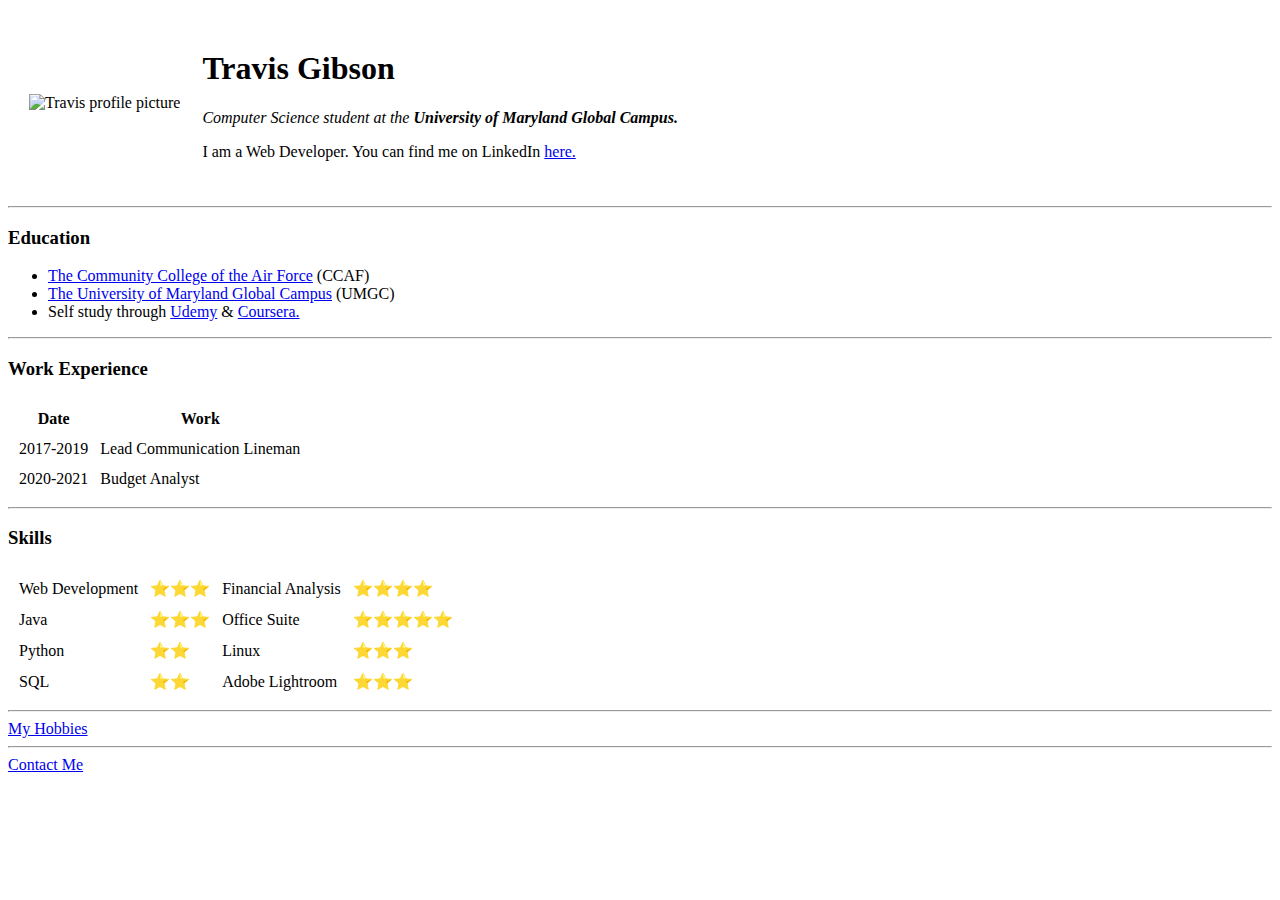
==== index.html @ 099dae0a "Add initial CV website files" ====
<!DOCTYPE html>
<html lang="en" dir="ltr">

<head>
  <meta charset="utf-8">
  <title>Trav's Personal Site</title>
</head>

<body>
  <table cellspacing="20">
    <tr>
      <td><img src="/Users/travisgibson/Documents/1_Udemy/Web Development/HTML - Personal Site/Travis Photo-modified.png" alt="Travis profile picture"></td>
      <td>
        <h1>Travis Gibson</h1>
        <p><em>Computer Science student at the <strong>University of Maryland Global Campus.</strong></em></p>
        <p>I am a Web Developer. You can find me on LinkedIn <a href="https://www.linkedin.com/in/travis404gibson/">here.</a></p>
      </td>
    </tr>
  </table>
  <hr>
  <h3>Education</h3>
  <ul>
    <li><a href="https://www.airuniversity.af.edu/Barnes/CCAF/">The Community College of the Air Force</a> (CCAF)</li>
    <li><a href="https://www.umgc.edu/about/index.cfm">The University of Maryland Global Campus</a> (UMGC)</li>
    <li>Self study through <a href="https://www.udemy.com">Udemy</a> & <a href="https://www.coursera.org">Coursera.</a></li>
  </ul>
  <hr>
  <h3>Work Experience</h3>
  <table cellspacing="10">
    <tr>
      <th>Date</th>
      <th>Work</th>
    </tr>
    <tr>
      <td>2017-2019</td>
      <td>Lead Communication Lineman</td>
    </tr>
    <tr>
      <td>2020-2021</td>
      <td>Budget Analyst</td>
    </tr>
  </table>
  <hr>
  <h3>Skills</h3>
  <table cellspacing="10">
    <tr>
      <td>Web Development</td>
      <td>⭐️⭐️⭐️</td>
      <td>Financial Analysis</td>
      <td>⭐️⭐️⭐️⭐️</td>
    </tr>
    <tr>
      <td>Java</td>
      <td>⭐️⭐️⭐️</td>
      <td>Office Suite</td>
      <td>⭐️⭐️⭐️⭐️⭐️</td>
    </tr>
    <tr>
      <td>Python</td>
      <td>⭐️⭐️</td>
      <td>Linux</td>
      <td>⭐️⭐️⭐️</td>
    </tr>
    <tr>
      <td>SQL</td>
      <td>⭐️⭐️</td>
      <td>Adobe Lightroom</td>
      <td>⭐️⭐️⭐️</td>
    </tr>
  </table>
  <hr>
  <a href="hobbies.html"> My Hobbies</a>
  <hr>
  <a href="contact.html">Contact Me</a>
</body>

</html>
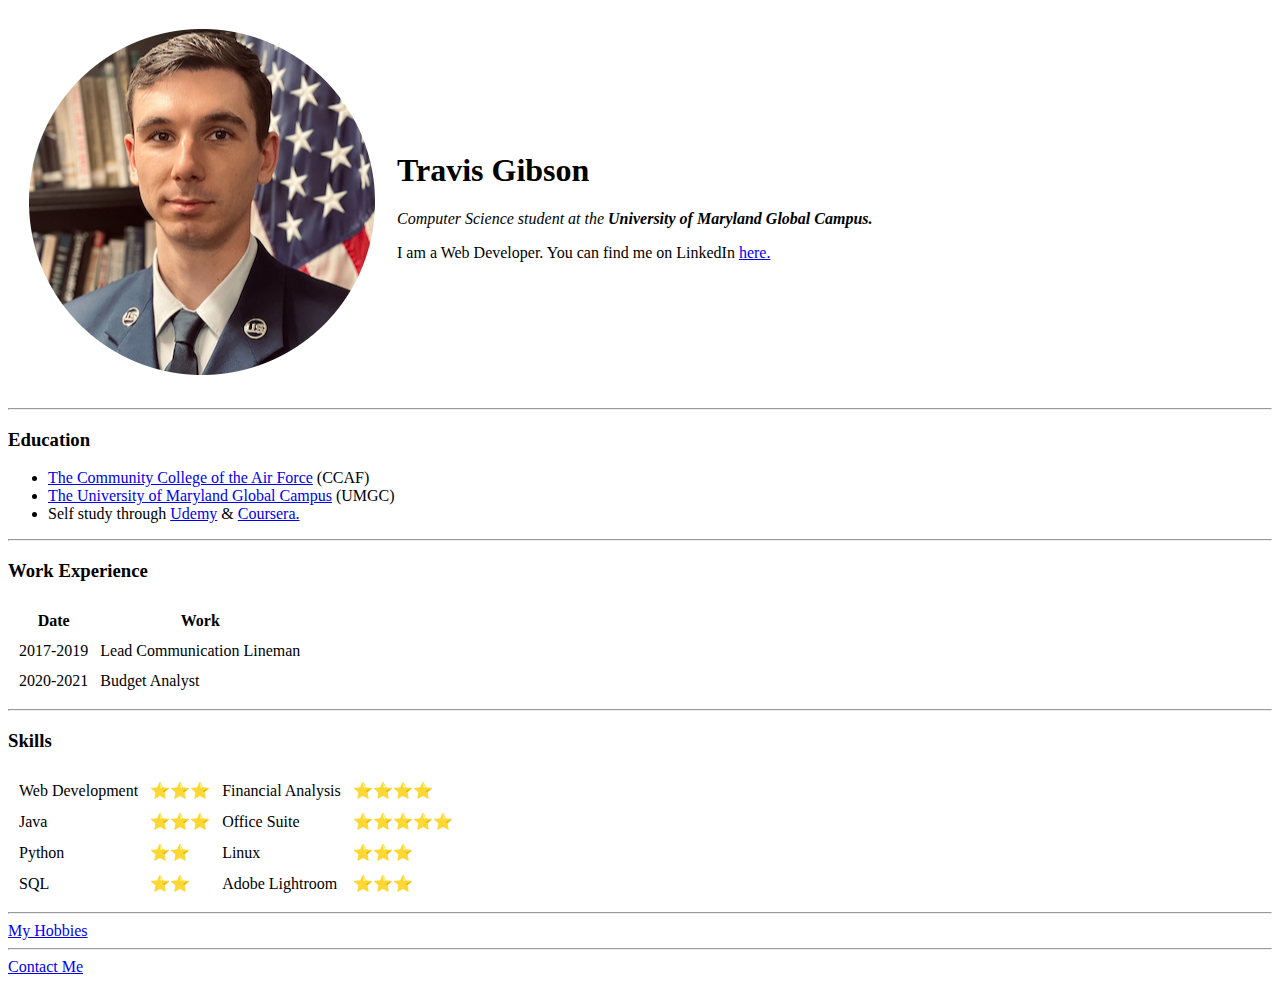
==== commit 8fbee92e: "Update link to profile picture" ====
--- a/index.html
+++ b/index.html
@@ -9,7 +9,7 @@
 <body>
   <table cellspacing="20">
     <tr>
-      <td><img src="/Users/travisgibson/Documents/1_Udemy/Web Development/HTML - Personal Site/Travis Photo-modified.png" alt="Travis profile picture"></td>
+      <td><img src="Travis Photo-modified.png" alt="Travis profile picture"></td>
       <td>
         <h1>Travis Gibson</h1>
         <p><em>Computer Science student at the <strong>University of Maryland Global Campus.</strong></em></p>
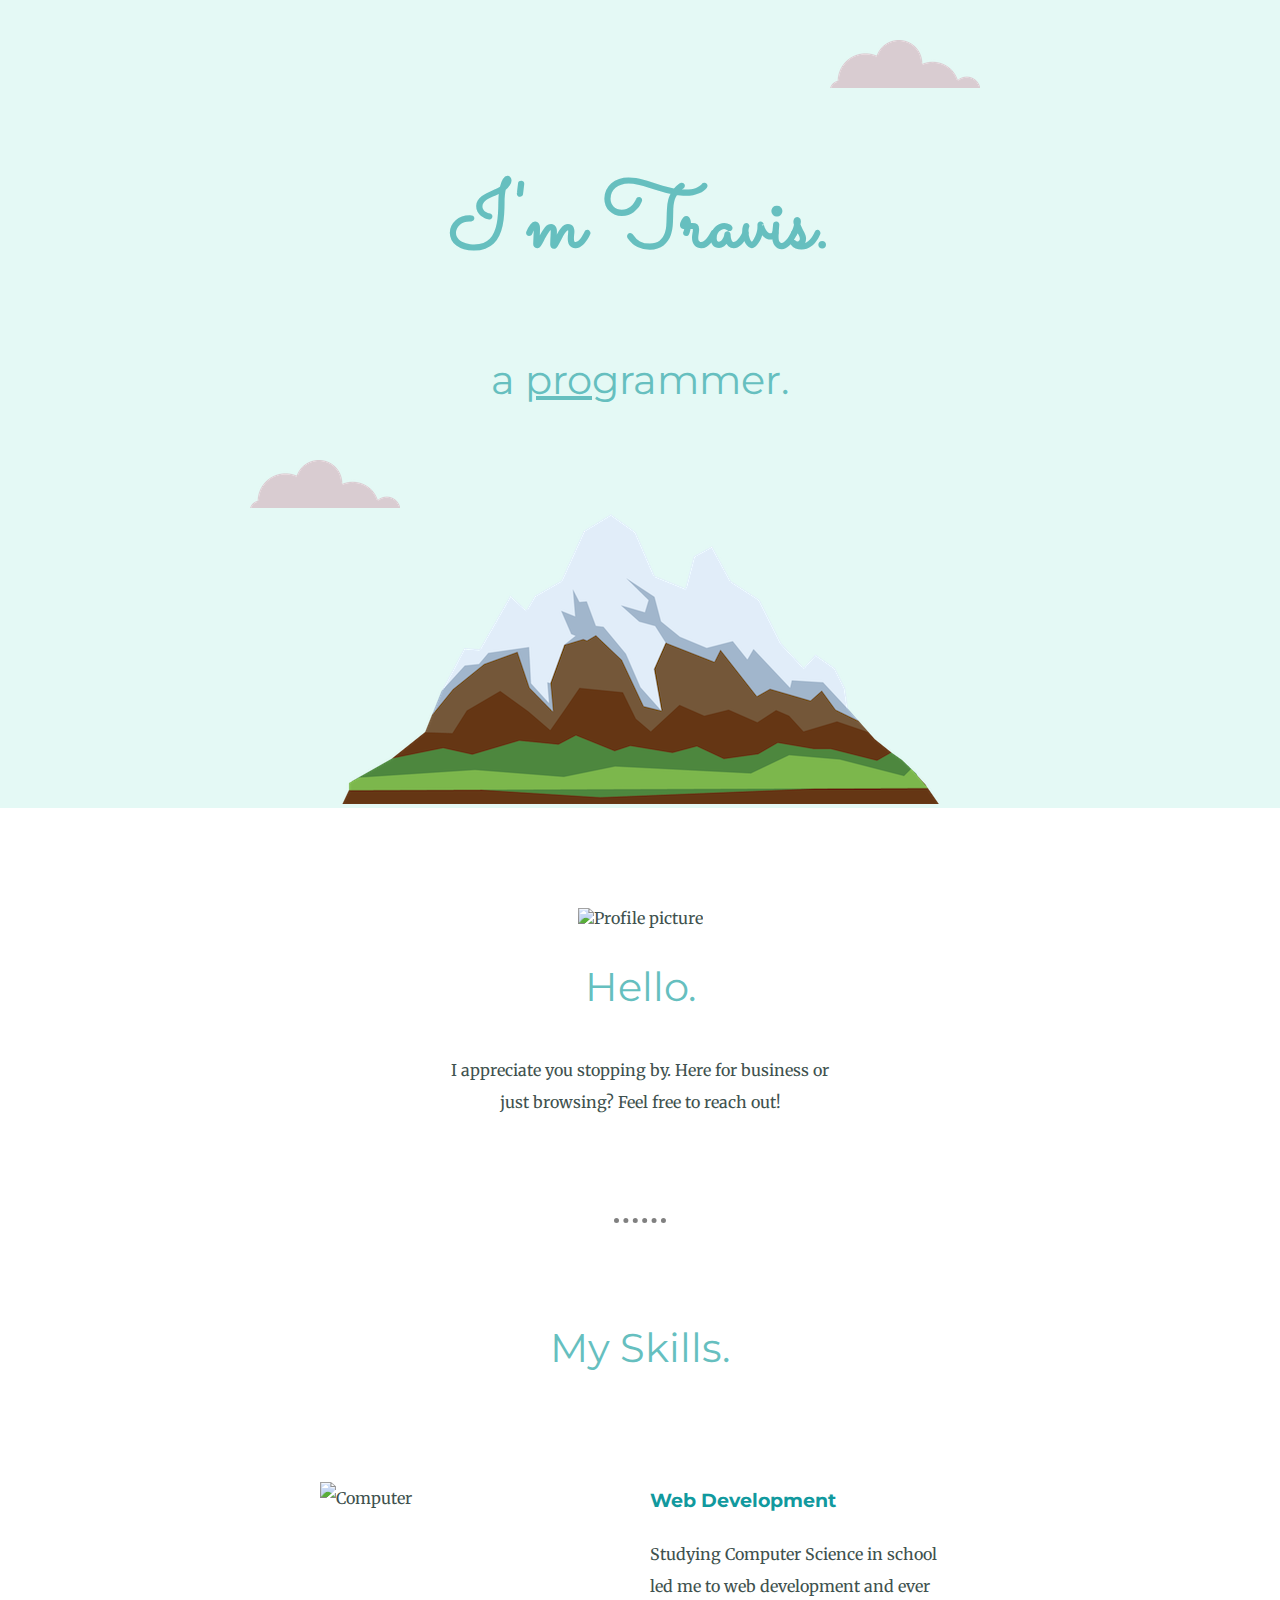
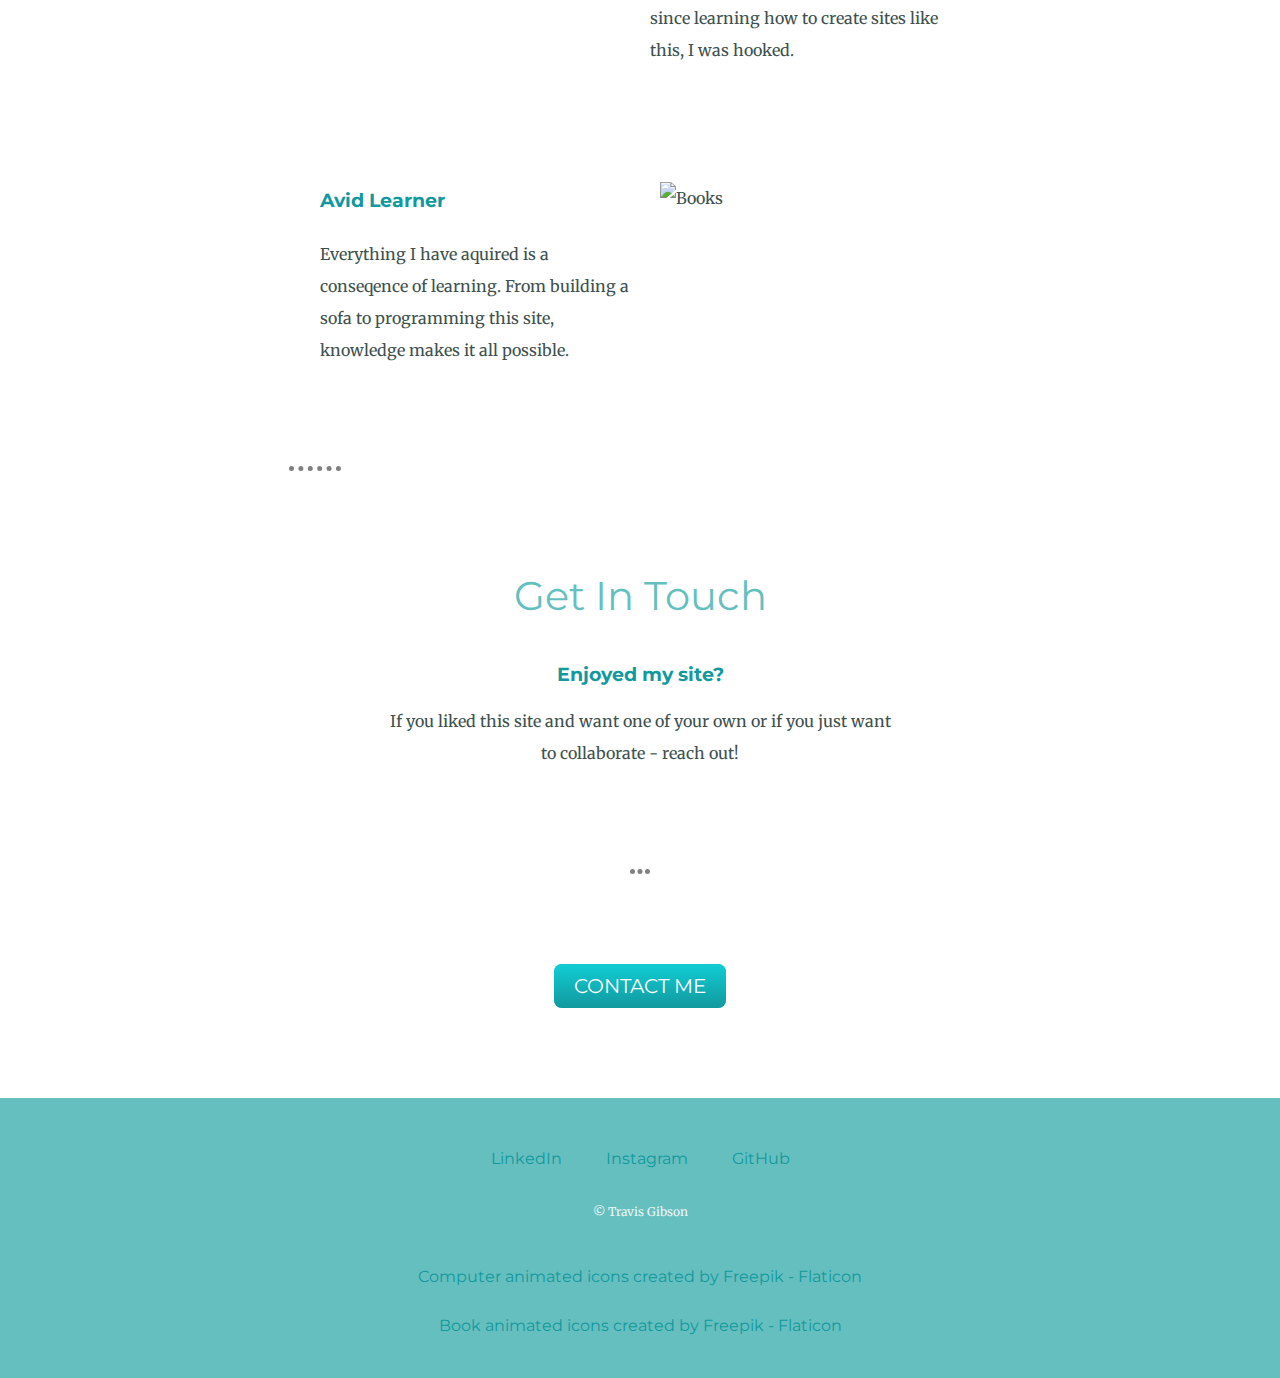
==== commit 2b98e509: "Add files via upload" ====
--- a/index.html
+++ b/index.html
@@ -3,75 +3,63 @@
 
 <head>
   <meta charset="utf-8">
-  <title>Trav's Personal Site</title>
+  <title>Travis Gibson</title>
+  <link rel="stylesheet" href="css/styles.css">
+  <link rel="icon" href="favicon (1).ico">
+  <link rel="preconnect" href="https://fonts.googleapis.com">
+  <link rel="preconnect" href="https://fonts.gstatic.com" crossorigin>
+  <link href="https://fonts.googleapis.com/css2?family=Merriweather&family=Montserrat&family=Sacramento&display=swap" rel="stylesheet">
 </head>
 
 <body>
-  <table cellspacing="20">
-    <tr>
-      <td><img src="Travis Photo-modified.png" alt="Travis profile picture"></td>
-      <td>
-        <h1>Travis Gibson</h1>
-        <p><em>Computer Science student at the <strong>University of Maryland Global Campus.</strong></em></p>
-        <p>I am a Web Developer. You can find me on LinkedIn <a href="https://www.linkedin.com/in/travis404gibson/">here.</a></p>
-      </td>
-    </tr>
-  </table>
-  <hr>
-  <h3>Education</h3>
-  <ul>
-    <li><a href="https://www.airuniversity.af.edu/Barnes/CCAF/">The Community College of the Air Force</a> (CCAF)</li>
-    <li><a href="https://www.umgc.edu/about/index.cfm">The University of Maryland Global Campus</a> (UMGC)</li>
-    <li>Self study through <a href="https://www.udemy.com">Udemy</a> & <a href="https://www.coursera.org">Coursera.</a></li>
-  </ul>
-  <hr>
-  <h3>Work Experience</h3>
-  <table cellspacing="10">
-    <tr>
-      <th>Date</th>
-      <th>Work</th>
-    </tr>
-    <tr>
-      <td>2017-2019</td>
-      <td>Lead Communication Lineman</td>
-    </tr>
-    <tr>
-      <td>2020-2021</td>
-      <td>Budget Analyst</td>
-    </tr>
-  </table>
-  <hr>
-  <h3>Skills</h3>
-  <table cellspacing="10">
-    <tr>
-      <td>Web Development</td>
-      <td>⭐️⭐️⭐️</td>
-      <td>Financial Analysis</td>
-      <td>⭐️⭐️⭐️⭐️</td>
-    </tr>
-    <tr>
-      <td>Java</td>
-      <td>⭐️⭐️⭐️</td>
-      <td>Office Suite</td>
-      <td>⭐️⭐️⭐️⭐️⭐️</td>
-    </tr>
-    <tr>
-      <td>Python</td>
-      <td>⭐️⭐️</td>
-      <td>Linux</td>
-      <td>⭐️⭐️⭐️</td>
-    </tr>
-    <tr>
-      <td>SQL</td>
-      <td>⭐️⭐️</td>
-      <td>Adobe Lightroom</td>
-      <td>⭐️⭐️⭐️</td>
-    </tr>
-  </table>
-  <hr>
-  <a href="hobbies.html"> My Hobbies</a>
-  <hr>
-  <a href="contact.html">Contact Me</a>
+  <div class="top-container">
+    <img class="top-cloud" src="images/cloud.png" alt="cloud-img">
+    <h1>I'm Travis.</h1>
+    <h2>a <span class="pro">pro</span>grammer.</h2>
+    <img class="bottom-cloud" src="images/cloud.png" alt="cloud-img">
+    <img src="images/mountain.png" alt="mountain-img">
+  </div>
+
+  <div class="middle-container">
+    <div class="profile">
+      <img height="200px" width="200px" src="/Users/travisgibson/Documents/1_Udemy/Web Development/CSS - My Site/images/Travis.png" alt="Profile picture">
+      <h2>Hello.</h2>
+      <p class="intro">I appreciate you stopping by. Here for business or just browsing? Feel free to reach out!</p>
+    </div>
+    <hr>
+    <div class="skills">
+      <h2>My Skills.</h2>
+      <div class="skill-row">
+        <img height="300px" width="300px" class="computer-gif" src="/Users/travisgibson/Documents/1_Udemy/Web Development/CSS - My Site/images/computer.gif" alt="Computer">
+        <h3>Web Development</h3>
+        <p>Studying Computer Science in school led me to web development and ever since learning how to create sites like this, I was hooked.</p>
+      </div>
+      <div class="skill-row">
+        <img height="300px" width="300px" class="book-gif" src="/Users/travisgibson/Documents/1_Udemy/Web Development/CSS - My Site/images/book.gif" alt="Books">
+        <h3>Avid Learner</h3>
+        <p>Everything I have aquired is a conseqence of learning. From building a sofa to programming this site, knowledge makes it all possible.</p>
+      </div>
+    </div>
+    <hr>
+    <div class="contact-me">
+      <h2>Get In Touch</h2>
+      <h3>Enjoyed my site?</h3>
+      <p>If you liked this site and want one of your own or if you just want to collaborate - reach out!</p>
+      <hr>
+      <a class="btn" href="mailto:travis11gibson@gmail.com">CONTACT ME</a>
+    </div>
+  </div>
+
+
+  <div class="bottom-container">
+    <a class="footer-link" href="https://www.linkedin.com/in/travis404gibson/">LinkedIn</a>
+    <a class="footer-link" href="https://www.instagram.com/travs_travisty/">Instagram</a>
+    <a class="footer-link" href="https://github.com/travs-travisty">GitHub</a>
+    <p class="copyright-msg">© Travis Gibson</p>
+    <p><a href="https://www.flaticon.com/free-animated-icons/computer" title="computer animated icons">Computer animated icons created by Freepik - Flaticon</a></p>
+    <p><a href="https://www.flaticon.com/free-icons/book" title="book animated icons">Book animated icons created by Freepik - Flaticon</a></p>
+  </div>
+
 </body>
 
 </html>
--- a/css/styles.css
+++ b/css/styles.css
@@ -0,0 +1,147 @@
+body {
+  margin: 0px;
+  text-align: center;
+  font-family: 'Merriweather', serif;
+  color: #40514E;
+}
+
+hr {
+  border-style: none;
+  border-top: dotted;
+  border-width: 5px;
+  border-color: gray;
+  height: 0px;
+  width: 4%;
+  align-self: center;
+  margin: 100px auto 100px auto;
+}
+
+h1 {
+  color: #66BFBF;
+  margin-top: 50 auto 0 auto;
+  font-size: 5.7rem;
+  line-height: normal;
+  font-family: 'Sacramento', cursive;
+}
+
+h2 {
+  color: #66BFBF;
+  font-family: 'Montserrat', sans-serif;
+  font-size: 2.5rem;
+  font-weight: normal;
+  align-self: center;
+  padding-bottom: 10px;
+}
+
+h3 {
+  color: #11999E;
+  font-family: 'Montserrat', sans-serif;
+}
+
+p {
+  line-height: 2;
+}
+
+a {
+  color: #11999E;
+  font-family: 'Montserrat', sans-serif;
+  margin: 10px 20px;
+  text-decoration: none;
+}
+
+a:hover {
+  color: #EAF6F6;
+}
+
+.copyright-msg {
+  color: #EAF6F6;
+  font-size: 0.75rem;
+  padding: 20px 0;
+}
+
+.top-container {
+  background-color: #E4F9F5;
+  position: relative;
+  padding-top: 100px;
+}
+
+.middle-container {
+  margin: 100px 0px;
+}
+
+.bottom-container {
+  background-color: #66BFBF;
+  padding: 50px 0 20px;
+}
+
+.intro {
+  width: 30%;
+  margin: auto;
+}
+
+.skill-row {
+  width: 50%;
+  margin: 100px auto 100px auto;
+  text-align: left;
+  line-height: 2;
+}
+
+.computer-gif {
+  size: 25%;
+  float: left;
+  margin-right: 30px;
+}
+
+.book-gif {
+  size: 25%;
+  float: right;
+  margin-left: 30px;
+}
+
+.contact-me {
+  width: 40%;
+  margin: 40px auto 60px auto;
+}
+
+.btn {
+  background: #11cdd4;
+  background-image: -webkit-linear-gradient(top, #11cdd4, #11999e);
+  background-image: -moz-linear-gradient(top, #11cdd4, #11999e);
+  background-image: -ms-linear-gradient(top, #11cdd4, #11999e);
+  background-image: -o-linear-gradient(top, #11cdd4, #11999e);
+  background-image: linear-gradient(to bottom, #11cdd4, #11999e);
+  -webkit-border-radius: 8;
+  -moz-border-radius: 8;
+  border-radius: 8px;
+  font-family: 'Montserrat', sans-serif;
+  color: #ffffff;
+  font-size: 20px;
+  padding: 10px 20px 10px 20px;
+  text-decoration: none;
+}
+
+.btn:hover {
+  background: #30e3cb;
+  background-image: -webkit-linear-gradient(top, #30e3cb, #2bc4ad);
+  background-image: -moz-linear-gradient(top, #30e3cb, #2bc4ad);
+  background-image: -ms-linear-gradient(top, #30e3cb, #2bc4ad);
+  background-image: -o-linear-gradient(top, #30e3cb, #2bc4ad);
+  background-image: linear-gradient(to bottom, #30e3cb, #2bc4ad);
+  text-decoration: none;
+}
+
+.pro {
+  text-decoration: underline;
+}
+
+.top-cloud {
+  position: absolute;
+  right: 300px;
+  top: 40px;
+}
+
+.bottom-cloud {
+  position: absolute;
+  left: 250px;
+  bottom: 300px;
+}
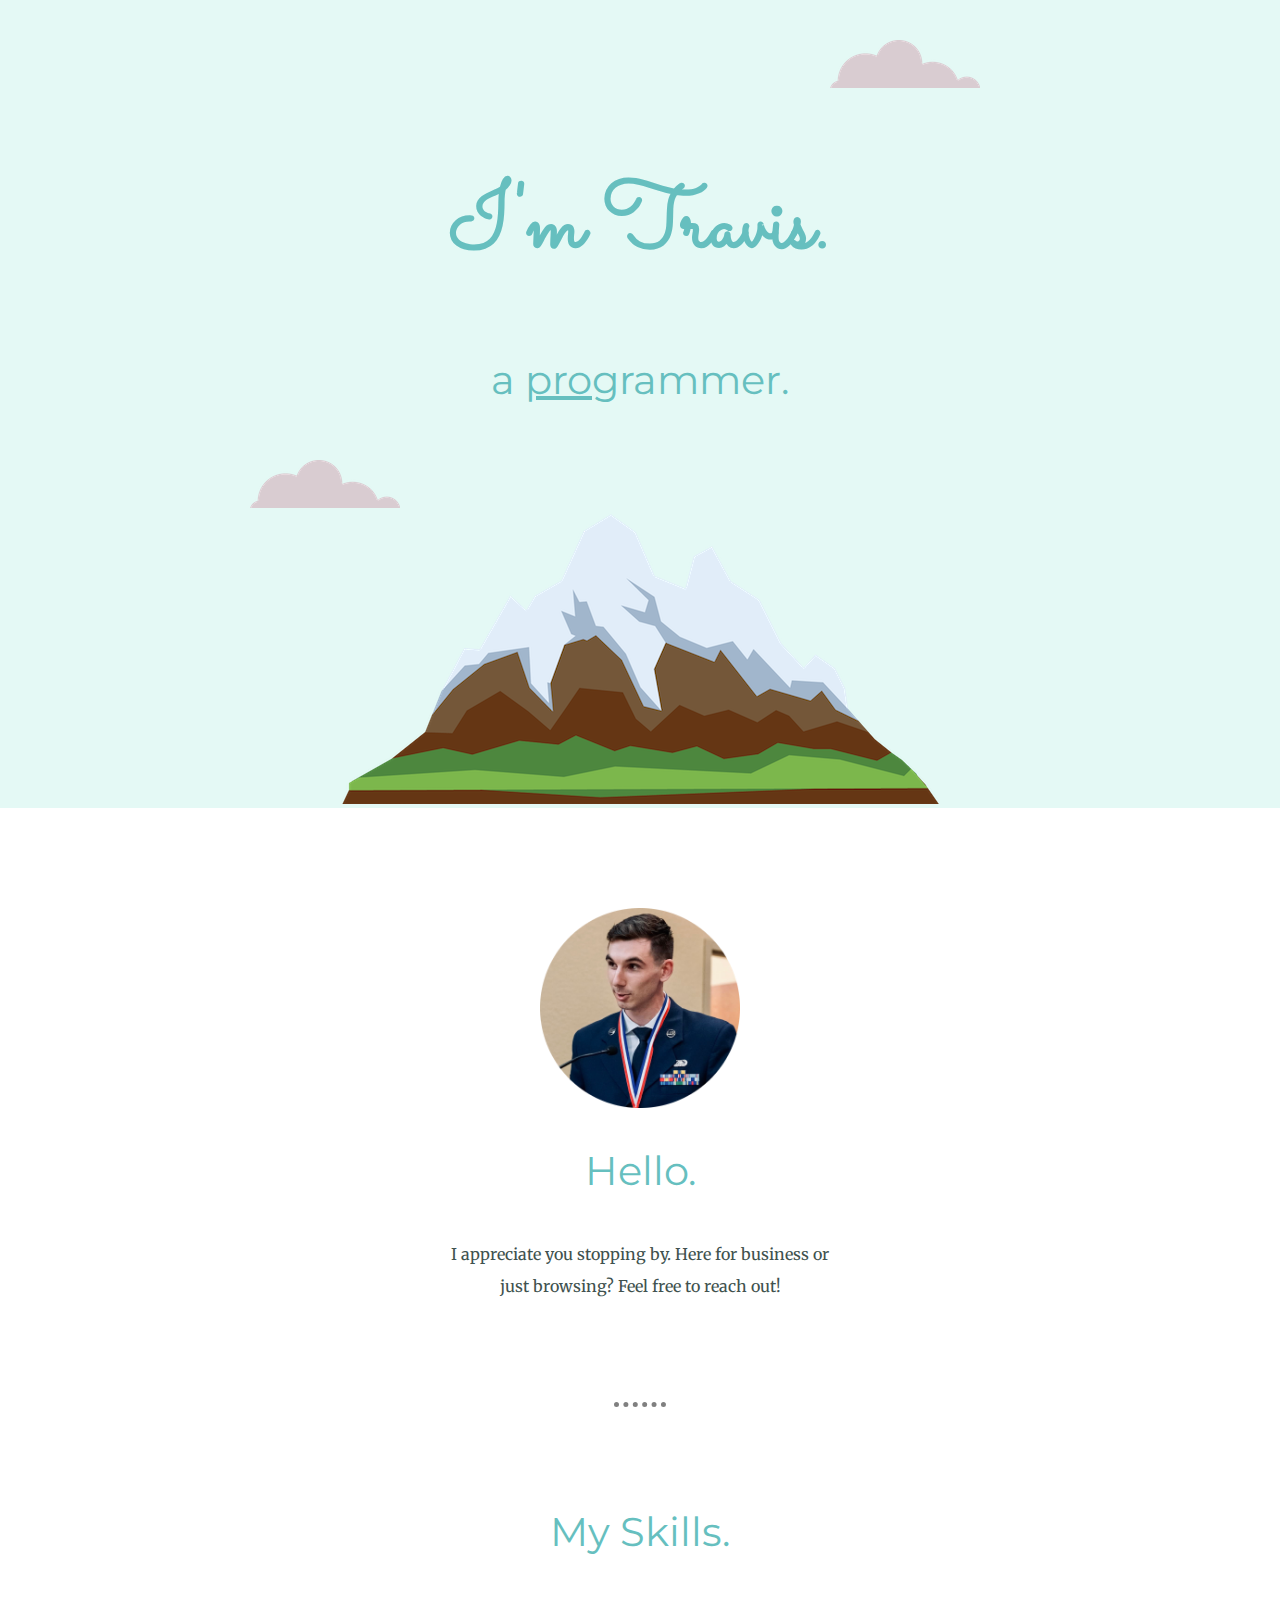
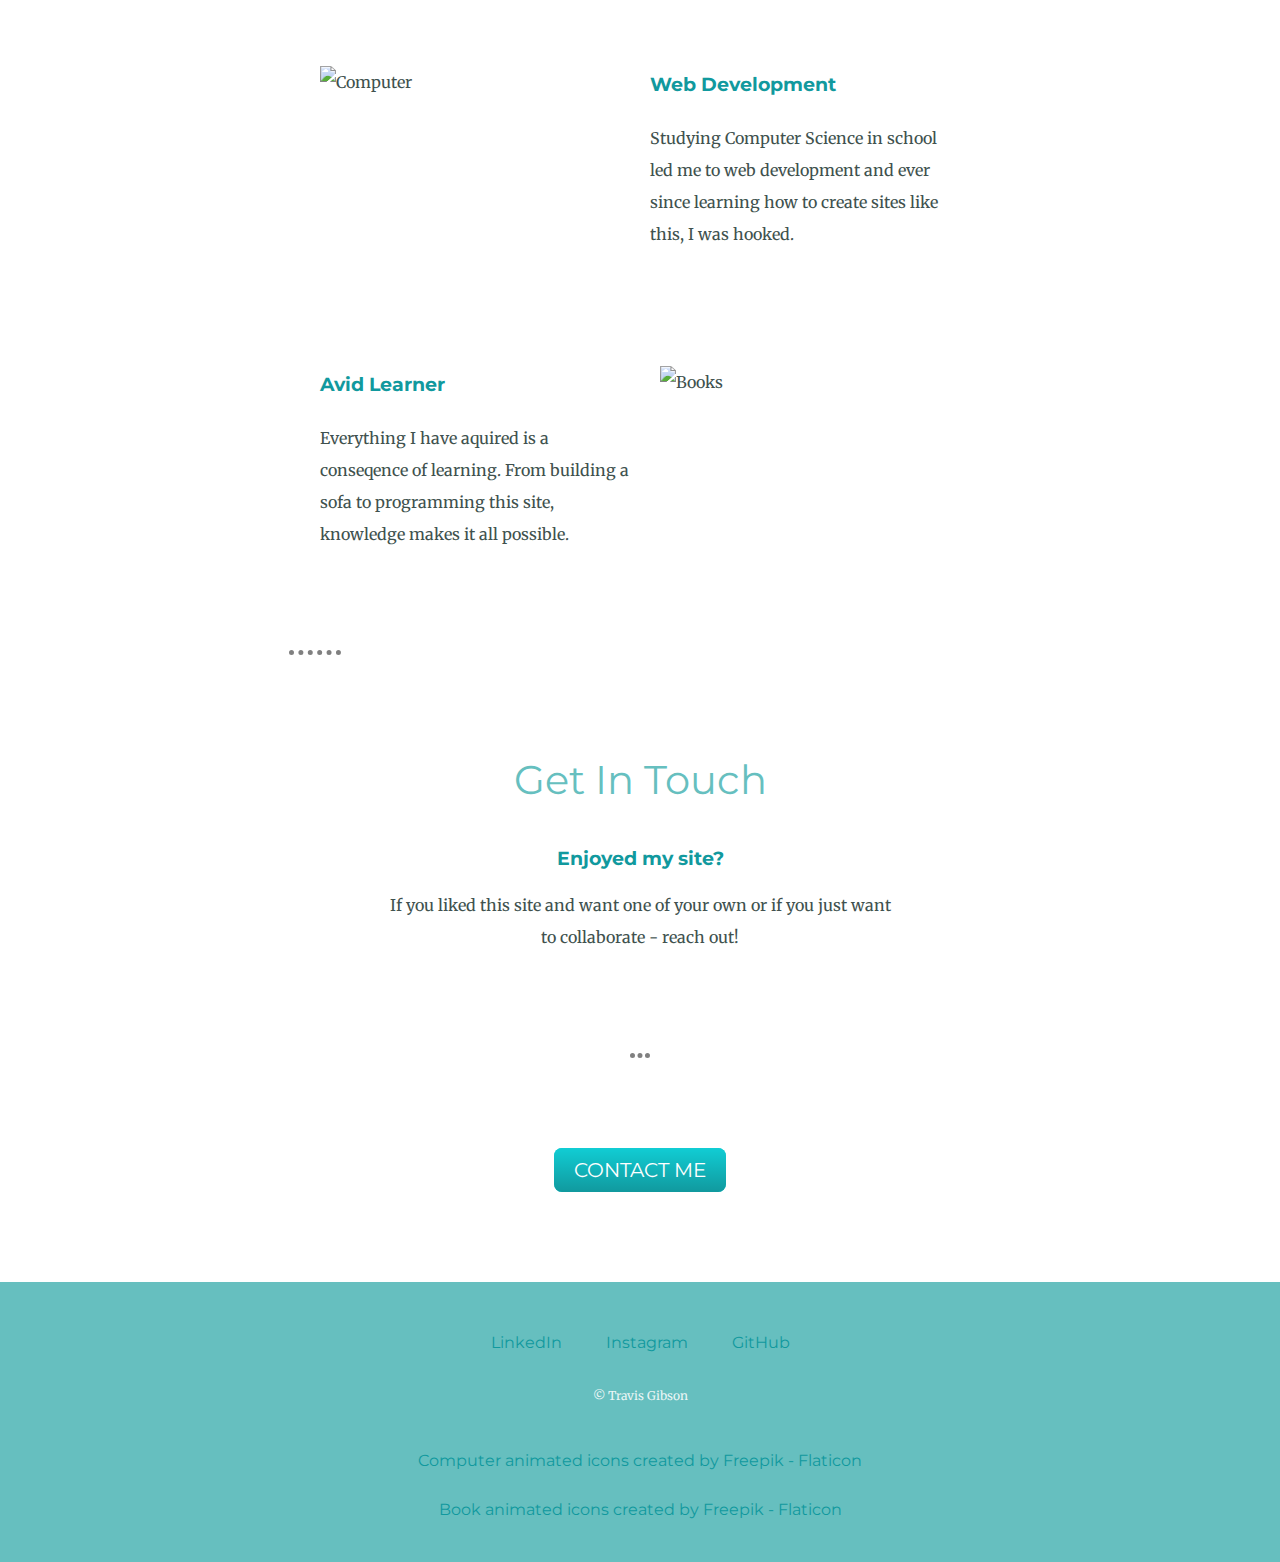
==== commit 4222b40b: "Update index.html" ====
--- a/index.html
+++ b/index.html
@@ -22,7 +22,7 @@
 
   <div class="middle-container">
     <div class="profile">
-      <img height="200px" width="200px" src="/Users/travisgibson/Documents/1_Udemy/Web Development/CSS - My Site/images/Travis.png" alt="Profile picture">
+      <img height="200px" width="200px" src="/images/Travis.png" alt="Profile picture">
       <h2>Hello.</h2>
       <p class="intro">I appreciate you stopping by. Here for business or just browsing? Feel free to reach out!</p>
     </div>
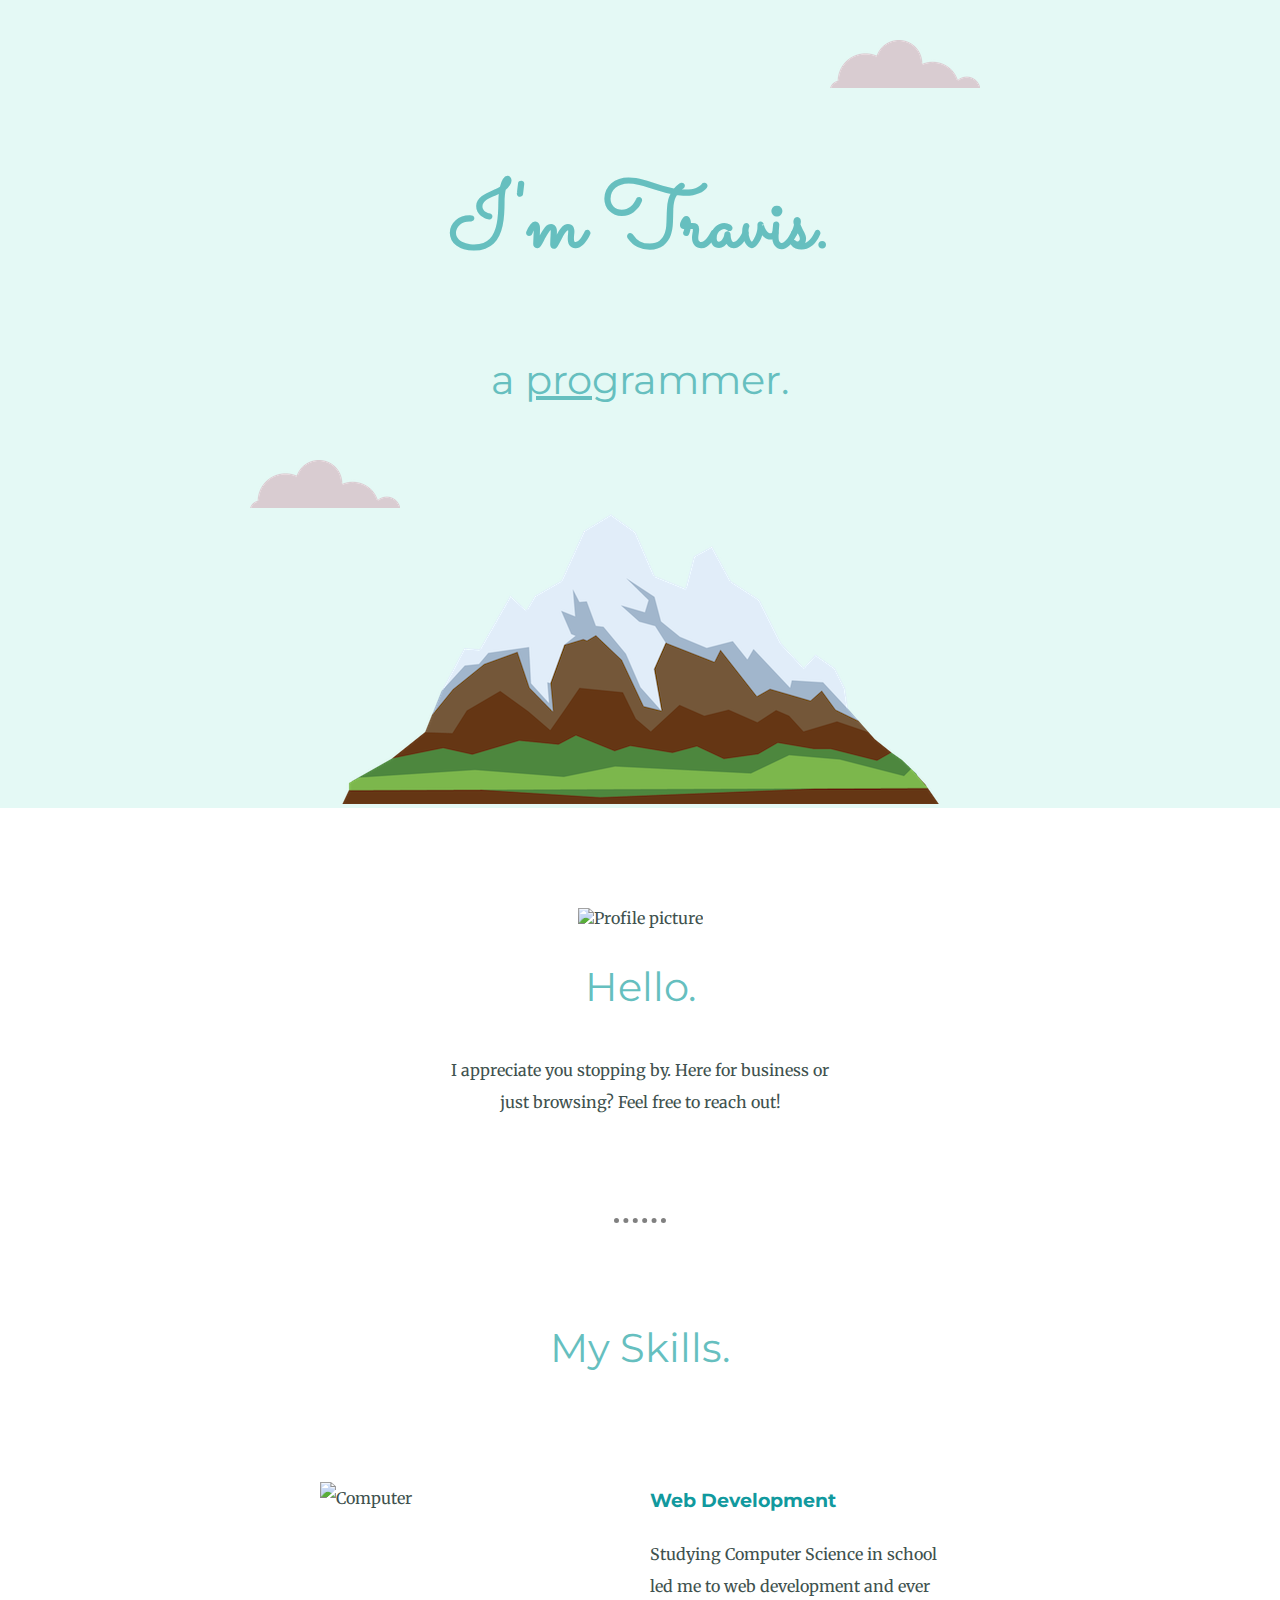
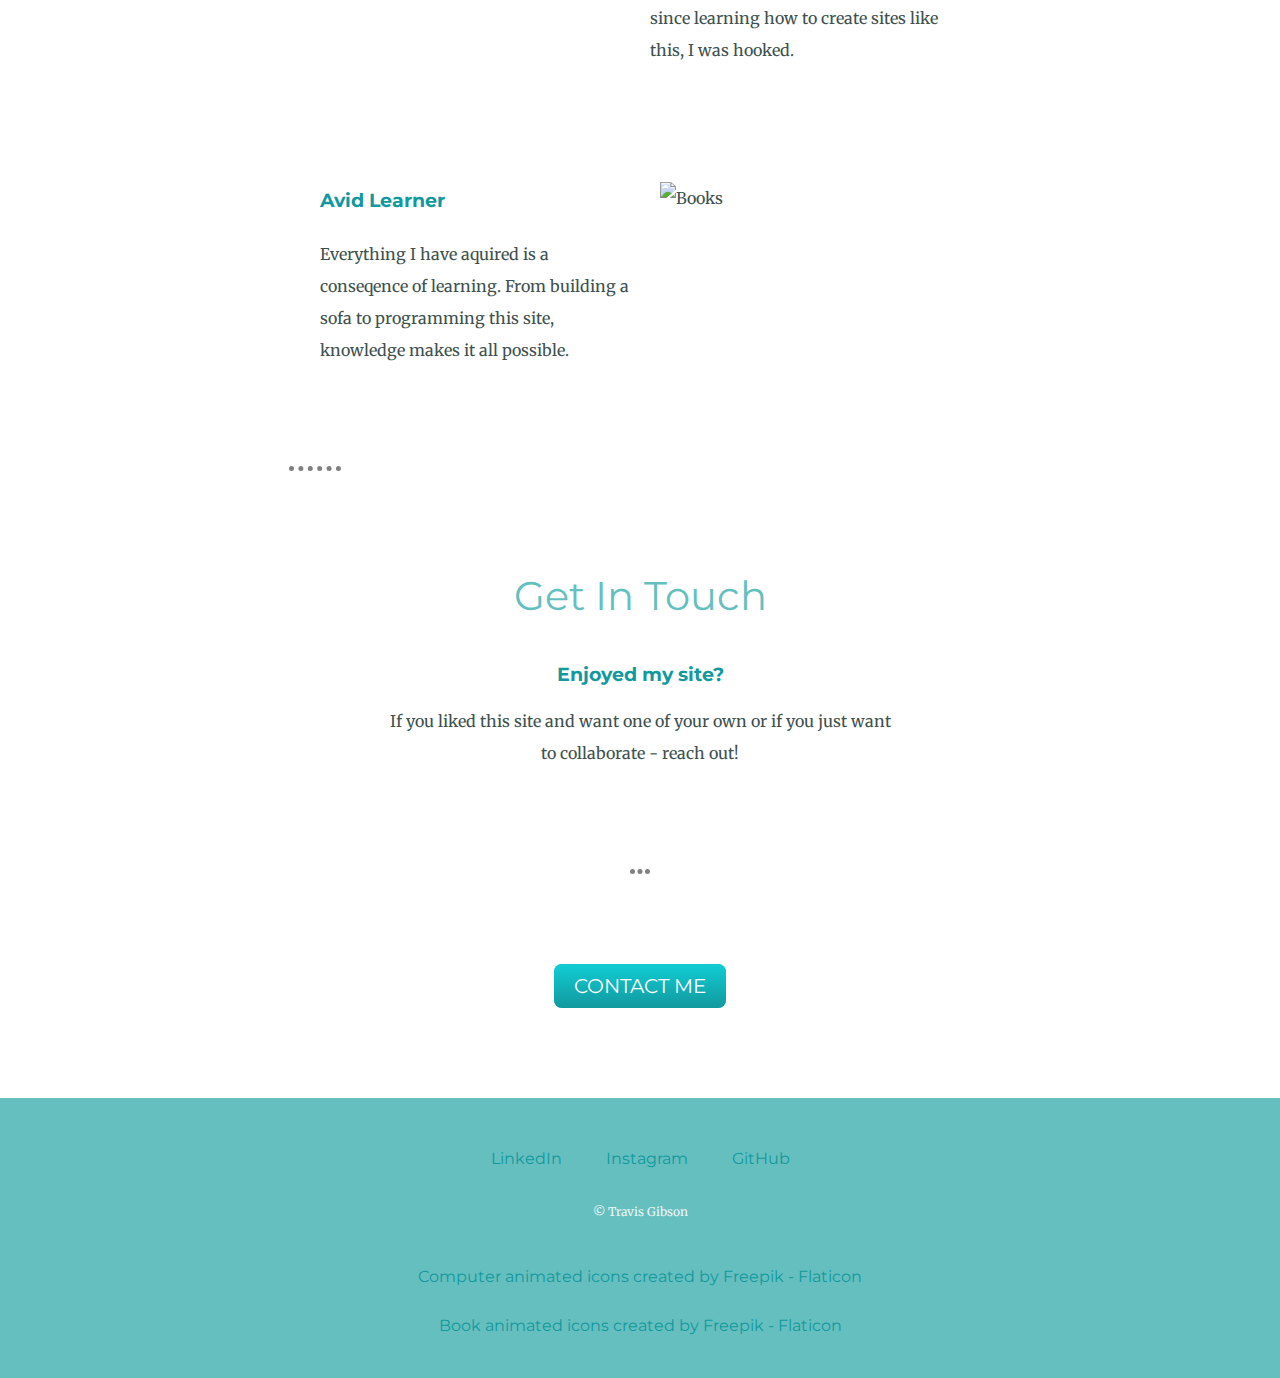
==== commit bb67240c: "Update index.html" ====
--- a/index.html
+++ b/index.html
@@ -22,7 +22,7 @@
 
   <div class="middle-container">
     <div class="profile">
-      <img height="200px" width="200px" src="/images/Travis.png" alt="Profile picture">
+      <img height="200px" width="200px" src="https://github.com/travs-travisty/cv/blob/main/images/Travis.png" alt="Profile picture">
       <h2>Hello.</h2>
       <p class="intro">I appreciate you stopping by. Here for business or just browsing? Feel free to reach out!</p>
     </div>
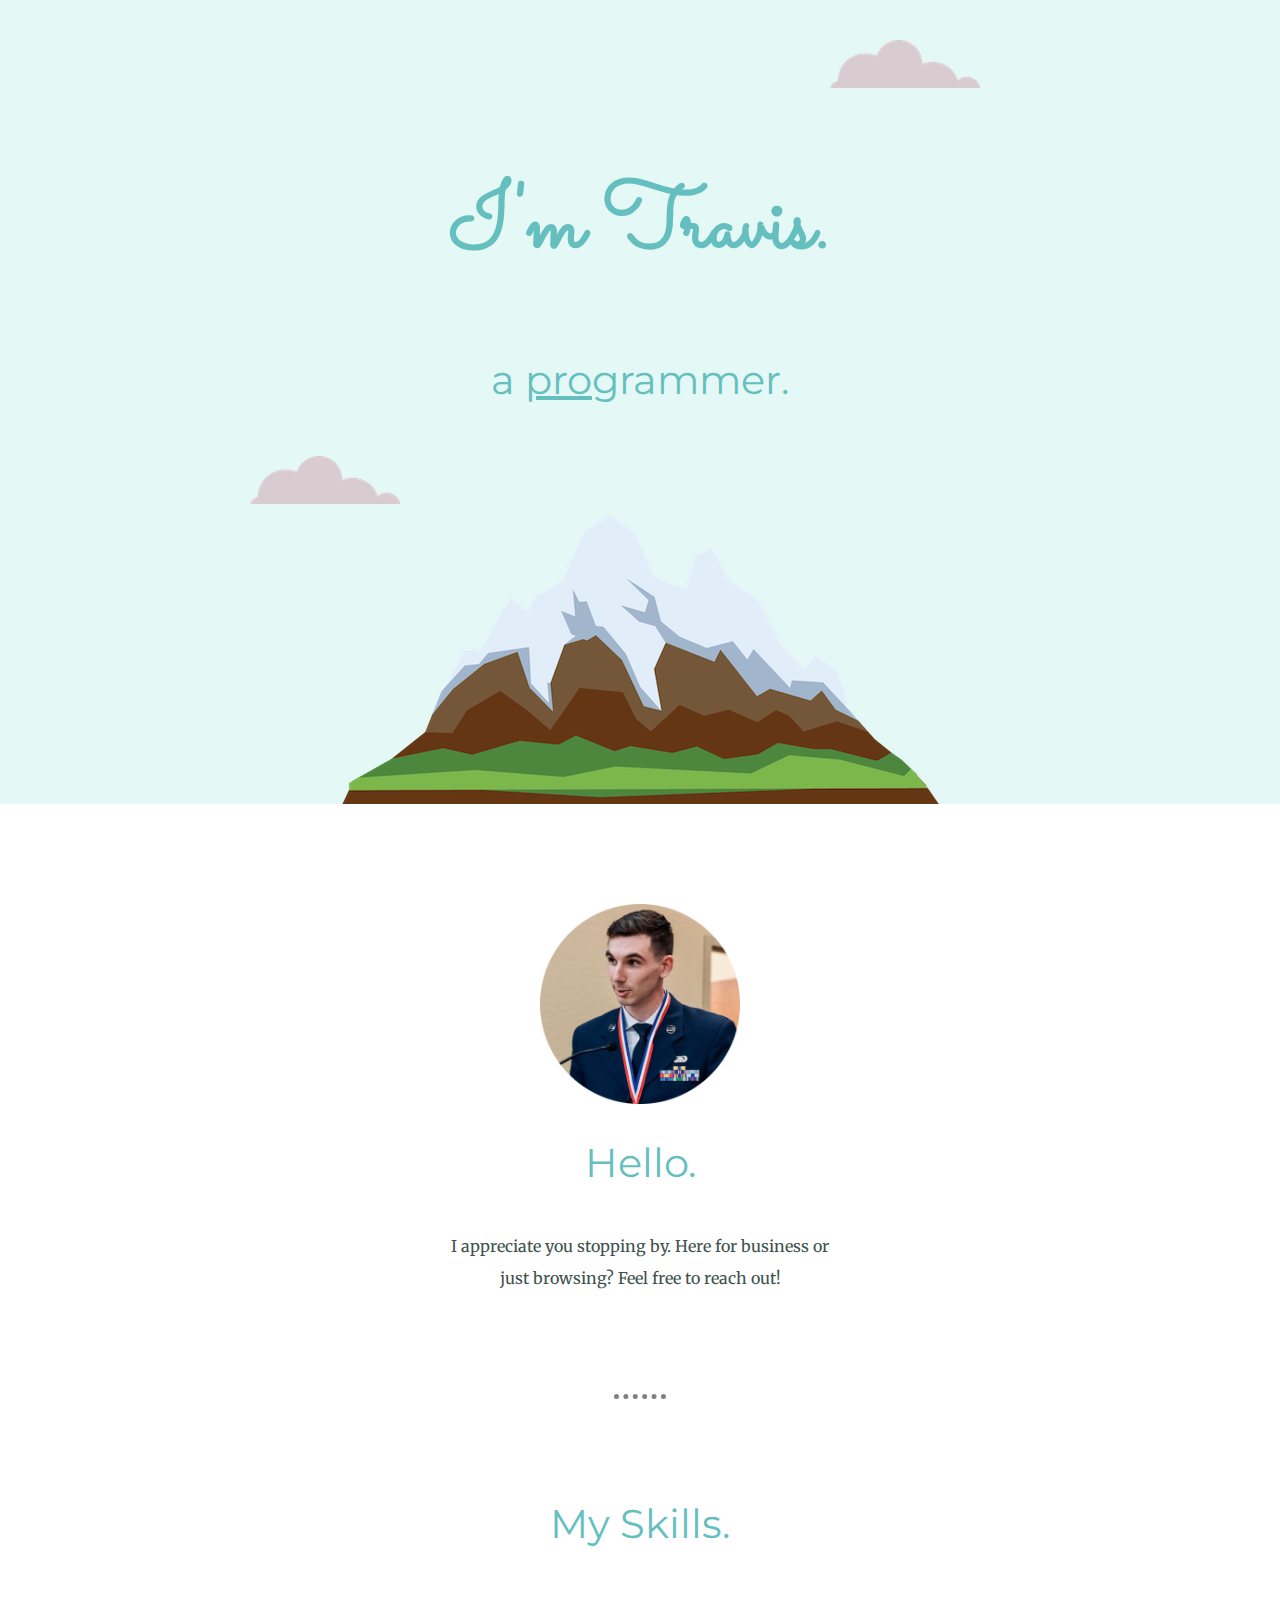
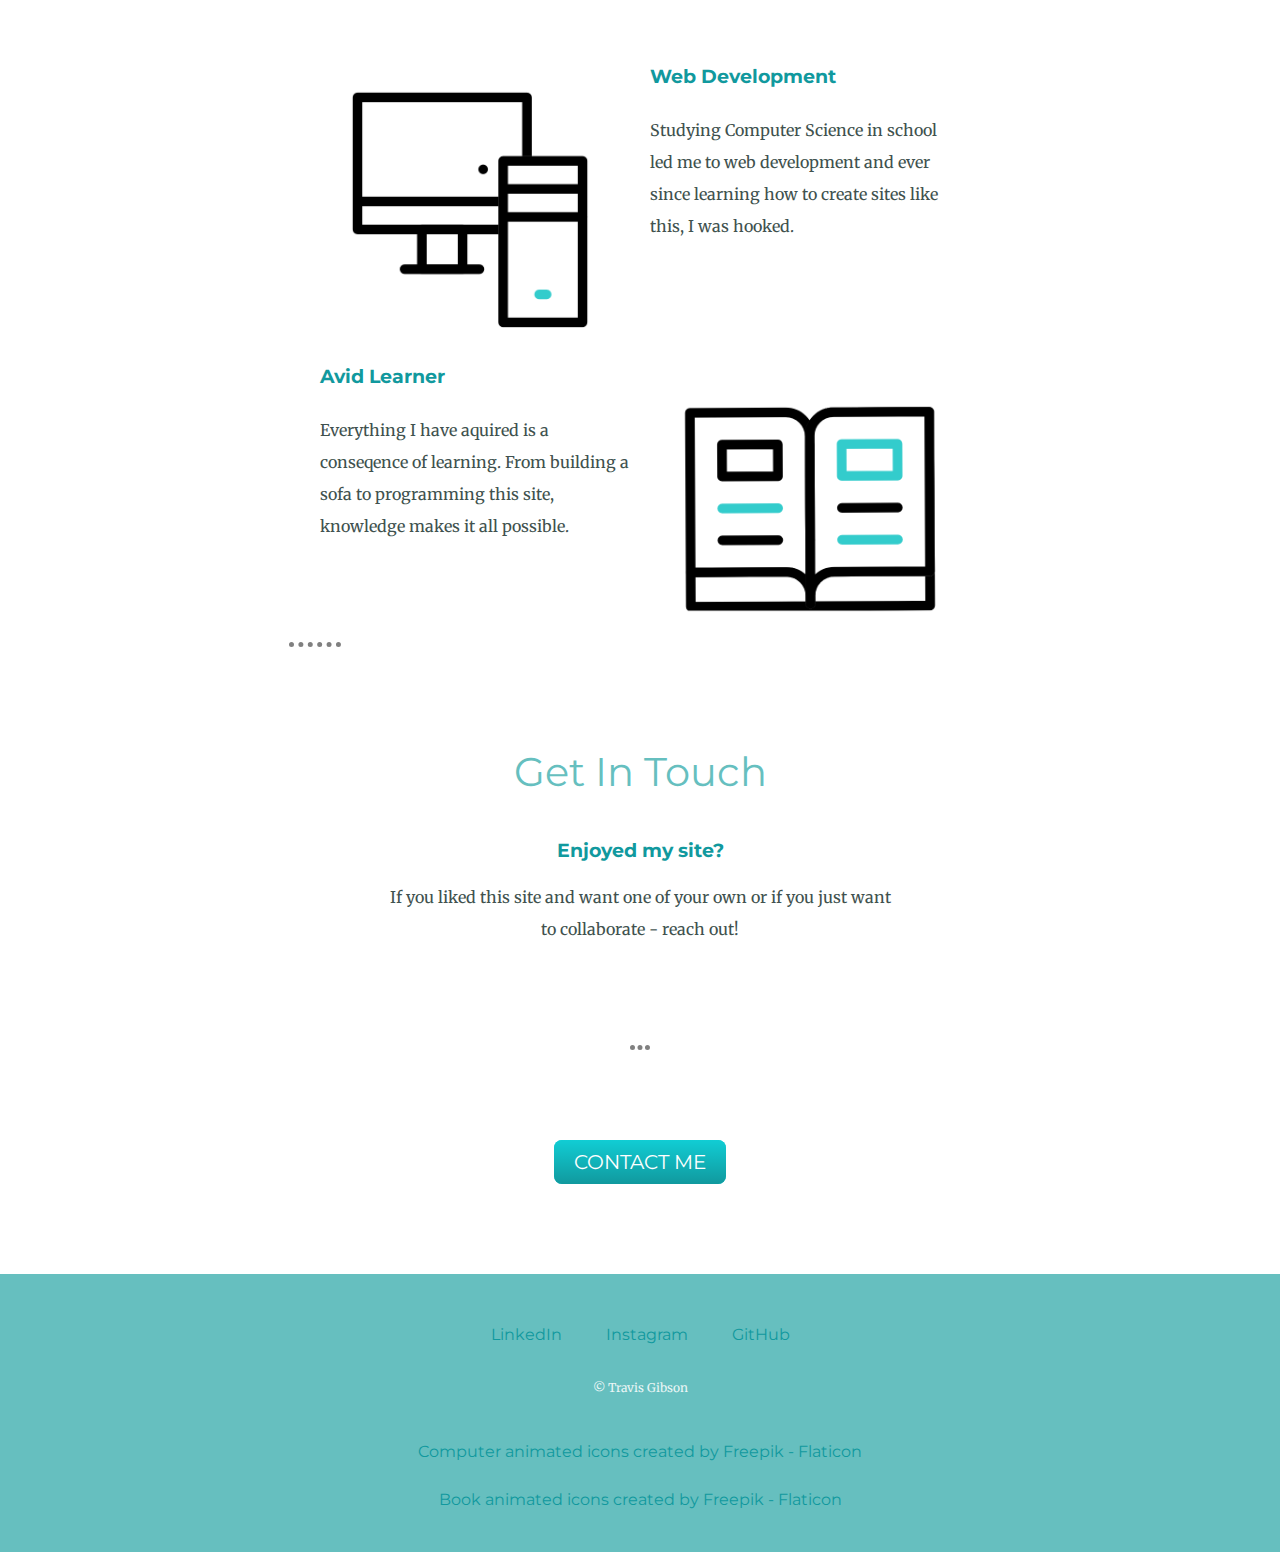
==== commit 9bf6a2f1: "Update index.html" ====
--- a/index.html
+++ b/index.html
@@ -1,4 +1,4 @@
-<!DOCTYPE html>
+
 <html lang="en" dir="ltr">
 
 <head>
@@ -22,7 +22,7 @@
 
   <div class="middle-container">
     <div class="profile">
-      <img height="200px" width="200px" src="https://github.com/travs-travisty/cv/blob/main/images/Travis.png" alt="Profile picture">
+      <img height="200px" width="200px" src="images/Travis.png" alt="Profile picture">
       <h2>Hello.</h2>
       <p class="intro">I appreciate you stopping by. Here for business or just browsing? Feel free to reach out!</p>
     </div>
@@ -30,12 +30,12 @@
     <div class="skills">
       <h2>My Skills.</h2>
       <div class="skill-row">
-        <img height="300px" width="300px" class="computer-gif" src="/Users/travisgibson/Documents/1_Udemy/Web Development/CSS - My Site/images/computer.gif" alt="Computer">
+        <img height="300px" width="300px" class="computer-gif" src="images/computer.gif" alt="Computer">
         <h3>Web Development</h3>
         <p>Studying Computer Science in school led me to web development and ever since learning how to create sites like this, I was hooked.</p>
       </div>
       <div class="skill-row">
-        <img height="300px" width="300px" class="book-gif" src="/Users/travisgibson/Documents/1_Udemy/Web Development/CSS - My Site/images/book.gif" alt="Books">
+        <img height="300px" width="300px" class="book-gif" src="images/book.gif" alt="Books">
         <h3>Avid Learner</h3>
         <p>Everything I have aquired is a conseqence of learning. From building a sofa to programming this site, knowledge makes it all possible.</p>
       </div>
